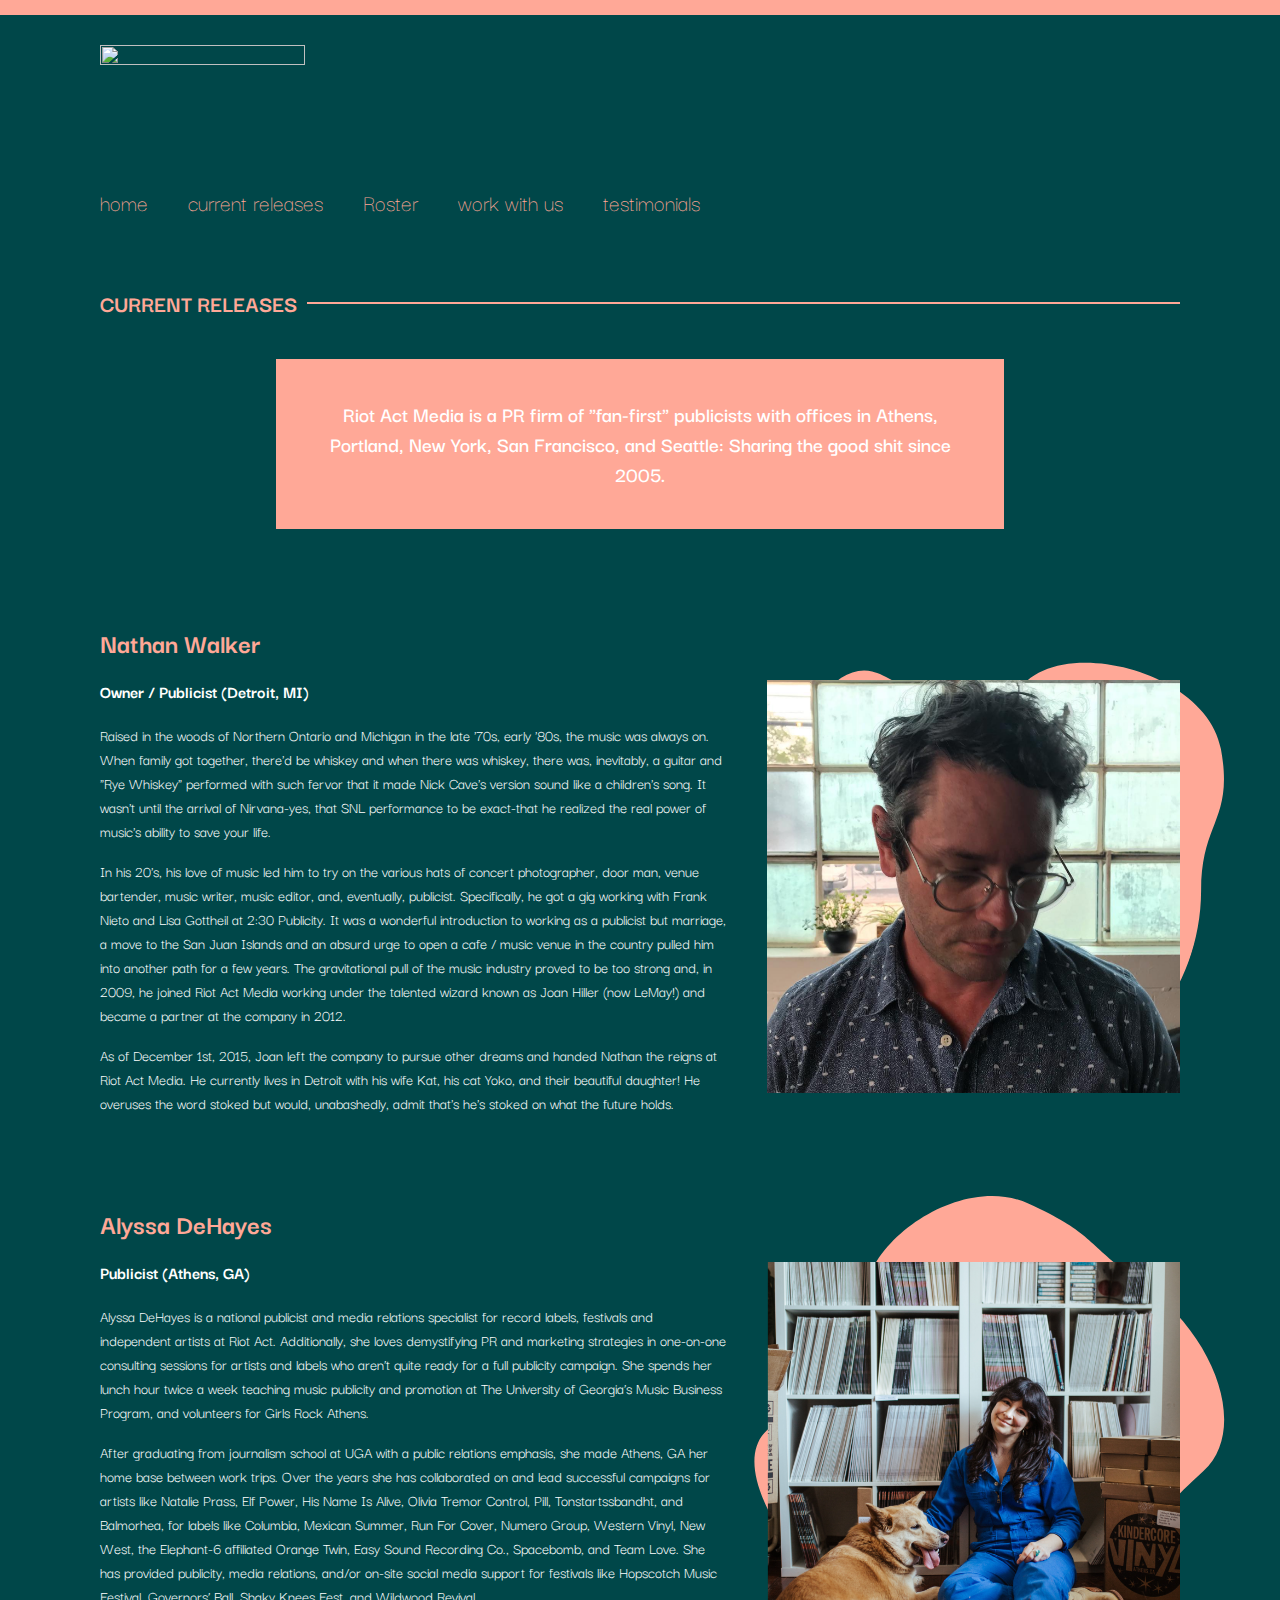
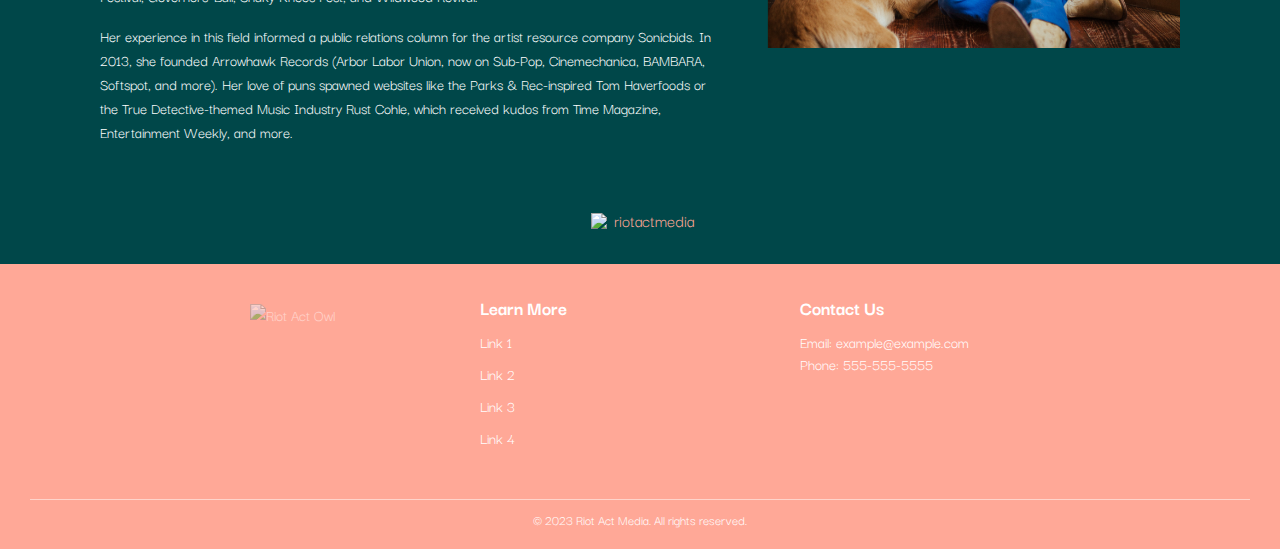
==== about.html @ a9d00bae "More pages" ====
<!DOCTYPE html>
<html>

<head>
    <title>My Website</title>
    <link rel="stylesheet" type="text/css" href="style.css">
    <link rel="preconnect" href="https://fonts.googleapis.com">
    <link rel="preconnect" href="https://fonts.gstatic.com" crossorigin>
    <link href="https://fonts.googleapis.com/css2?family=Darker+Grotesque:wght@300;400;500;600;700&display=swap" rel="stylesheet">
</head>

<body class="subpage">
    <header>
        <div class="top-bar"></div>
        <nav class="hidden-navigation collapsed" style="transform: translateY(-100%)">
            <a href="index.html">Home</a>
            <a href="current.html">Current Releases</a>
            <a href="roster.html">Roster</a>
            <a class="active" href="about.html">About Us</a>
            <a href="#">Work With Us</a>
            <a href="#">Testimonials</a>
            <div class="close-button"><img src="img/close.png" alt="Close menu"></div>
        </nav>
        <div class="hamburger-button"><img src="img/hamburder.png" alt="Hamburger Menu"></div>
        <!-- rest of header content -->
    </header>
    <div class="main-content">
        <div class="image-container">
            <a href="index.html"><img src="img/logo.png" width="410" height="221"></a>
        </div>
        <div class="navigation">
            <a href="index.html">home</a>
            <a href="current.html">current releases</a>
            <a href="roster.html">Roster</a>
            <a class="active" href="about.html">about us</a>
            <a href="#">work with us</a>
            <a href="#">testimonials</a>
        </div>
        <div class="subheader-container">
            <h2 class="subheader">Current Releases</h2>
            <hr class="subheader-line">
        </div>
        <div class="summary">
            Riot Act Media is a PR firm of "fan-first" publicists with offices in Athens, Portland, New York, San Francisco, and Seattle: Sharing the good shit since 2005.</div>
        <div class="about-section">
            <div class="image-container">
                <img src="img/staff/2.png" alt="Nathan Walker">
                <svg class="staff-bio-background" width="433" height="442" viewBox="0 0 433 442" fill="none" xmlns="http://www.w3.org/2000/svg">
                    <path d="M359.541 195.088C299.321 201.734 353.63 84.7642 350.071 50.9866C344.543 -4.473 225.352 -9.16842 139.589 11.9226C53.8266 33.0136 75.248 120.769 20.6709 163.085C-20.0569 194.662 8.4274 225.063 33.0419 272.668C50.8158 307.043 53.9393 308.387 59.9679 368.947C65.9964 429.506 159.317 458.735 243.696 431.487C309.555 410.218 320.504 441.112 384.311 406.572C461.913 364.564 439.438 186.271 359.541 195.088Z" fill="#FFA897" />
                </svg>
            </div>
            <div class="bio-text">
                <h2 class="person-name">Nathan Walker</h2>
                <h3 class="person-title">Owner / Publicist (Detroit, MI)</h3>
                <p class="person-bio">Raised in the woods of Northern Ontario and Michigan in the late '70s, early '80s, the music was always on. When family got together, there'd be whiskey and when there was whiskey, there was, inevitably, a guitar and "Rye Whiskey" performed with such fervor that it made Nick Cave's version sound like a children's song. It wasn't until the arrival of Nirvana-yes, that SNL performance to be exact-that he realized the real power of music's ability to save your life.</p>
                <p class="person-bio">In his 20's, his love of music led him to try on the various hats of concert photographer, door man, venue bartender, music writer, music editor, and, eventually, publicist. Specifically, he got a gig working with Frank Nieto and Lisa Gottheil at 2:30 Publicity. It was a wonderful introduction to working as a publicist but marriage, a move to the San Juan Islands and an absurd urge to open a cafe / music venue in the country pulled him into another path for a few years. The gravitational pull of the music industry proved to be too strong and, in 2009, he joined Riot Act Media working under the talented wizard known as Joan Hiller (now LeMay!) and became a partner at the company in 2012.</p>
                <p class="person-bio">As of December 1st, 2015, Joan left the company to pursue other dreams and handed Nathan the reigns at Riot Act Media. He currently lives in Detroit with his wife Kat, his cat Yoko, and their beautiful daughter! He overuses the word stoked but would, unabashedly, admit that's he's stoked on what the future holds.</p>
            </div>
        </div>
        <div class="about-section">
            <div class="image-container">
                <img src="img/staff/3.png" alt="Alyssa DeHayes">
                <svg class="staff-bio-background" width="433" height="442" viewBox="0 0 452 434" fill="none" xmlns="http://www.w3.org/2000/svg">
                    <path d="M283.682 80.3991C254.612 133.555 189.89 22.0087 160.172 5.56464C111.558 -21.6935 39.3934 73.285 7.51974 155.651C-24.354 238.017 59.8341 270.762 63.2274 339.739C65.7596 391.212 106.997 385.295 160.115 392.411C198.47 397.549 201.362 395.76 254.442 425.531C307.523 455.301 384.962 395.584 410.997 310.823C431.318 244.665 442.909 253.4 451.177 181.318C461.233 93.6494 322.251 9.87423 283.682 80.3991Z" fill="#FFA897" />
                </svg>
            </div>
            <div class="bio-text">
                <h2 class="person-name">Alyssa DeHayes</h2>
                <h3 class="person-title">Publicist (Athens, GA)</h3>
                <p class="person-bio">Alyssa DeHayes is a national publicist and media relations specialist for record labels, festivals and independent artists at Riot Act. Additionally, she loves demystifying PR and marketing strategies in one-on-one consulting sessions for artists and labels who aren’t quite ready for a full publicity campaign. She spends her lunch hour twice a week teaching music publicity and promotion at The University of Georgia’s Music Business Program, and volunteers for Girls Rock Athens.</p>
                <p class="person-bio">After graduating from journalism school at UGA with a public relations emphasis, she made Athens, GA her home base between work trips. Over the years she has collaborated on and lead successful campaigns for artists like Natalie Prass, Elf Power, His Name Is Alive, Olivia Tremor Control, Pill, Tonstartssbandht, and Balmorhea, for labels like Columbia, Mexican Summer, Run For Cover, Numero Group, Western Vinyl, New West, the Elephant-6 affiliated Orange Twin, Easy Sound Recording Co., Spacebomb, and Team Love. She has provided publicity, media relations, and/or on-site social media support for festivals like Hopscotch Music Festival, Governors’ Ball, Shaky Knees Fest, and Wildwood Revival.</p>
                <p class="person-bio">Her experience in this field informed a public relations column for the artist resource company Sonicbids. In 2013, she founded Arrowhawk Records (Arbor Labor Union, now on Sub-Pop, Cinemechanica, BAMBARA, Softspot, and more). Her love of puns spawned websites like the Parks & Rec-inspired Tom Haverfoods or the True Detective-themed Music Industry Rust Cohle, which received kudos from Time Magazine, Entertainment Weekly, and more.</p>
            </div>
        </div>
        <div class="instagram-link">
            <a href="#">
                <img src="img/instagram-icon.png" alt="Instagram Icon" height="20" width="20">
                <span>riotactmedia</span>
            </a>
        </div>
    </div>
    <footer>
        <div class="footer-main">
            <div class="footer-column">
                <img src="img/owlwhite.png" alt="Riot Act Owl" class="owl">
            </div>
            <div class="footer-column">
                <h3>Learn More</h3>
                <ul>
                    <li><a href="#">Link 1</a></li>
                    <li><a href="#">Link 2</a></li>
                    <li><a href="#">Link 3</a></li>
                    <li><a href="#">Link 4</a></li>
                </ul>
            </div>
            <div class="footer-column">
                <h3>Contact Us</h3>
                <p>Email: example@example.com</p>
                <p>Phone: 555-555-5555</p>
            </div>
        </div>
        <div class="footer-bottom">
            <hr>
            <p>&copy; 2023 Riot Act Media. All rights reserved.</p>
        </div>
    </footer>
    <script>
    const hamburgerButton = document.querySelector('.hamburger-button');
    const closeButton = document.querySelector('.close-button');
    const hiddenNavigation = document.querySelector('.hidden-navigation');

    hamburgerButton.addEventListener('click', toggleMenu);
    closeButton.addEventListener('click', toggleMenu);

    function toggleMenu() {
        console.log("TEST");
        if (hiddenNavigation.classList.contains('collapsed')) {
            // hiddenNavigation.style.display = 'block';
            hiddenNavigation.classList.remove('collapsed')
        } else {
            hiddenNavigation.classList.add('collapsed')
        }
    }
    </script>
</body>

</html>
---- style.css ----
body {
    background-color: #004749;
    margin: 0;
    padding: 0;
    font-family: 'Darker Grotesque', sans-serif;
}

.top-bar {
    background-color: #FFA897;
    height: 15px;
}

.hamburger-button {
    display: none;
}

.hidden-navigation {
    display: none;
}

.main-content {
    max-width: 1100px;
    width: 100%;
    margin: 0 auto;
    padding: 30px 10px;
    box-sizing: border-box;
}

@media screen and (max-device-width: 1100px) {
    .main-content {
        width: 96%;
    }
}

.image-container {
    float: left;
}

.home .image-container {
  width: 410px;
}

.image-container img {
  width: 100%;
  height: auto;
}

.subpage .image-container {
  width: 205px;
}

.navigation {
    float: left;
    clear: both;
    background-color: transparent;
    padding: 30px 0;
    text-align: center;
}

.navigation .active {border-bottom: thin solid #FFA897;font-weight: 600;display: none;}

.navigation a {
    color: #FFA897;
    text-decoration: none;
    font-size: 24px;
    font-weight: 300;
    float: left;
    margin: 0 40px 20px 0;
}

.navigation a:last-child {
    margin-right: 0;
}

.subheader-container {
  display: flex;
  align-items: center;
  margin: 20px 0 0;
  clear: both;
}

.subheader {
  font-weight: bold;
  font-size: 24px;
  color: #FFA897;
  text-transform: uppercase;
  margin-right: 10px;
}

.subheader-line {
  flex-grow: 1;
  border: none;
  border-top: 2px solid #FFA897;
  margin: 0;
}

.image-grid {
    display: grid;
    grid-template-columns: repeat(4, 1fr);
    grid-template-rows: repeat(3, 1fr);
    clear: both;
}

.image-grid div {
  display: flex;
  flex-direction: column;
  align-items: center;
}

.image-title {
  margin-top: 0px !important;
  font-size: 16px;
  text-align: center;
  color: #ffa897;
  text-decoration: none;
}

.image-grid a {
    display: block;
    margin: 10px;
}

.image-grid img {
    width: 100%;
    height: 100%;
    object-fit: cover;
}

.about-section {
  display: flex;
  flex-direction: row-reverse;
  justify-content: space-between;
  margin-bottom: 50px;
}

.summary {
  position: relative;
  background: #ffa897;
  color: white;
  font-size: 22px;
  padding: 40px;
  width: 60%;
  margin: 20px auto 70px;
  text-align: center;
  font-weight: 600;
}

.person-name {
  color: #FFA897;
  font-size: 28px;
  margin-bottom: 10px;
}

.person-title {
  color: #FFFFFF;
  font-size: 18px;
  margin-bottom: 20px;
}

.person-bio {
  color: #FFFFFF;
  line-height: 1.5;
  font-size: 16px;
}

.about-section .image-container {
  flex: 0 0 38.2%;
  margin-left: 20px;
  position:relative;
  padding-top: 61px;
  float: left;
}

.about-section .image-container img {
  left:0;
  right: 0;
  height: auto;
  position:absolute;
  z-index: 1;
  margin-top: 20px;
}

.image-container svg {
  position: absolute;
  z-index: 0;
  transform: rotate(288deg);
  margin-top: -30px;
  margin-left: -22px;
  width: 120%;
}

.bio-text {
  flex: 1;
  margin-right: 20px;
}



@media screen and (max-width: 650px), screen and (max-device-width: 650px) {

    .hamburger-button {
        display: block;
        position: absolute;
        top: 24px;
        right: 20px;
        cursor: pointer;
    }

    .hamburger-button img {
        width: 34px;
        height: 32px;
    }

    .image-grid {
        grid-template-columns: repeat(2, 1fr);
    }

    .hidden-navigation {
        position: fixed;
        display: block;
        top: 0;
        left: 0;
        width: 100%;
        background-color: #FFA897;
        padding: 50px 0;
        text-align: center;
        transform: translateY(-100%);
        animation-name: slide-down;
        animation-duration: 0.5s;
        animation-fill-mode: both;
        z-index: 999;
    }

    .hidden-navigation.collapsed {
        transform: translateY(0%);
        animation-name: slide-up;
        animation-duration: 0.5s;
        animation-fill-mode: both;
    }

    .hidden-navigation a {
        display: block;
        color: #004749;
        font-size: 24px;
        padding: 20px;
        text-decoration: none;
    }

    .close-button {
        position: absolute;
        display: block;
        width: 34px;
        height: 34px;
        position: absolute;
        top: 20px;
        right: 20px;
        cursor: pointer;
    }

    .close-button img {
        position: absolute;
        top: 0;
        bottom: 0;
        left: 0;
        right: 0;
        width: 100%;
    }

    @keyframes slide-down {
        0% {
            transform: translateY(-100%);
        }

        100% {
            transform: translateY(0);
        }
    }

    @keyframes slide-up {
        0% {
            transform: translateY(0);
        }

        100% {
            transform: translateY(-100%);
        }
    }

    .image-container {
        float: none;
        text-align: center;
        margin: 0 auto;
        width: 96% !important;
        margin-top: 30px;
    }

    .main-image-container img {
        width: 96%;
        height: auto;
    }

    .image-grid {
        margin-top: 30px;
    }

    .navigation {
        display: none;
    }

    .about-section {
      display: block;
    }

    .bio-text {
      display:block;
    }
    .about-section .image-container img {
      position:relative;
      width: 80%;
    }
    .image-container svg {
      display: none;
    }
    .about-section .image-container {
      margin: 0 0 50px;
      padding: 0;
    }
}

.instagram-link {
    display: flex;
    align-items: center;
    justify-content: center;
    margin-top: 30px;
}

.instagram-link a {
    display: flex;
    align-items: center;
    color: #FFA897;
    font-size: 18px;
    text-decoration: none;
    margin-left: 5px;
}

.instagram-link img {
    height: 18px;
    width: 18px;
    margin-right: 5px;
}

.instagram-link span {
    display: inline-flex;
    align-items: center;
    height: 28px;
    margin-top: -4px;
}

footer {
    background-color: #FFA897;
}

footer .footer-main {
    max-width: 800px;
    margin: 0 auto;
    display: flex;
    padding: 30px 10px;
    justify-content: space-between;
}

.footer-column .owl {
    width: 150px;
    margin: 10px 0 0 10px;
    opacity: .5;
}

.footer-column {
    flex-basis: 30%;
    color: white;
}

.footer-column:first-child {
    flex-basis: 20%;
}

.footer-column h3 {
    color: #FFFFFF;
    font-size: 20px;
    margin: 0 0 10px;
}

.footer-column ul {
    list-style: none;
    margin: 0;
    padding: 0;
}

.footer-column li {
    margin-bottom: 10px;
}

.footer-column a {
    color: #FFFFFF;
    text-decoration: none;
}

.footer-column p {
    margin: 0;
}

.footer-bottom {
    background-color: #FFA897;
    text-align: center;
    padding: 10px 0;
}

.footer-bottom hr {
    border: none;
    height: 1px;
    background-color: #FFFFFF;
    margin: 0 30px;
    opacity: 0.5;
}

.footer-bottom p {
    color: #FFFFFF;
    font-size: 14px;
    margin: 10px 0;
}
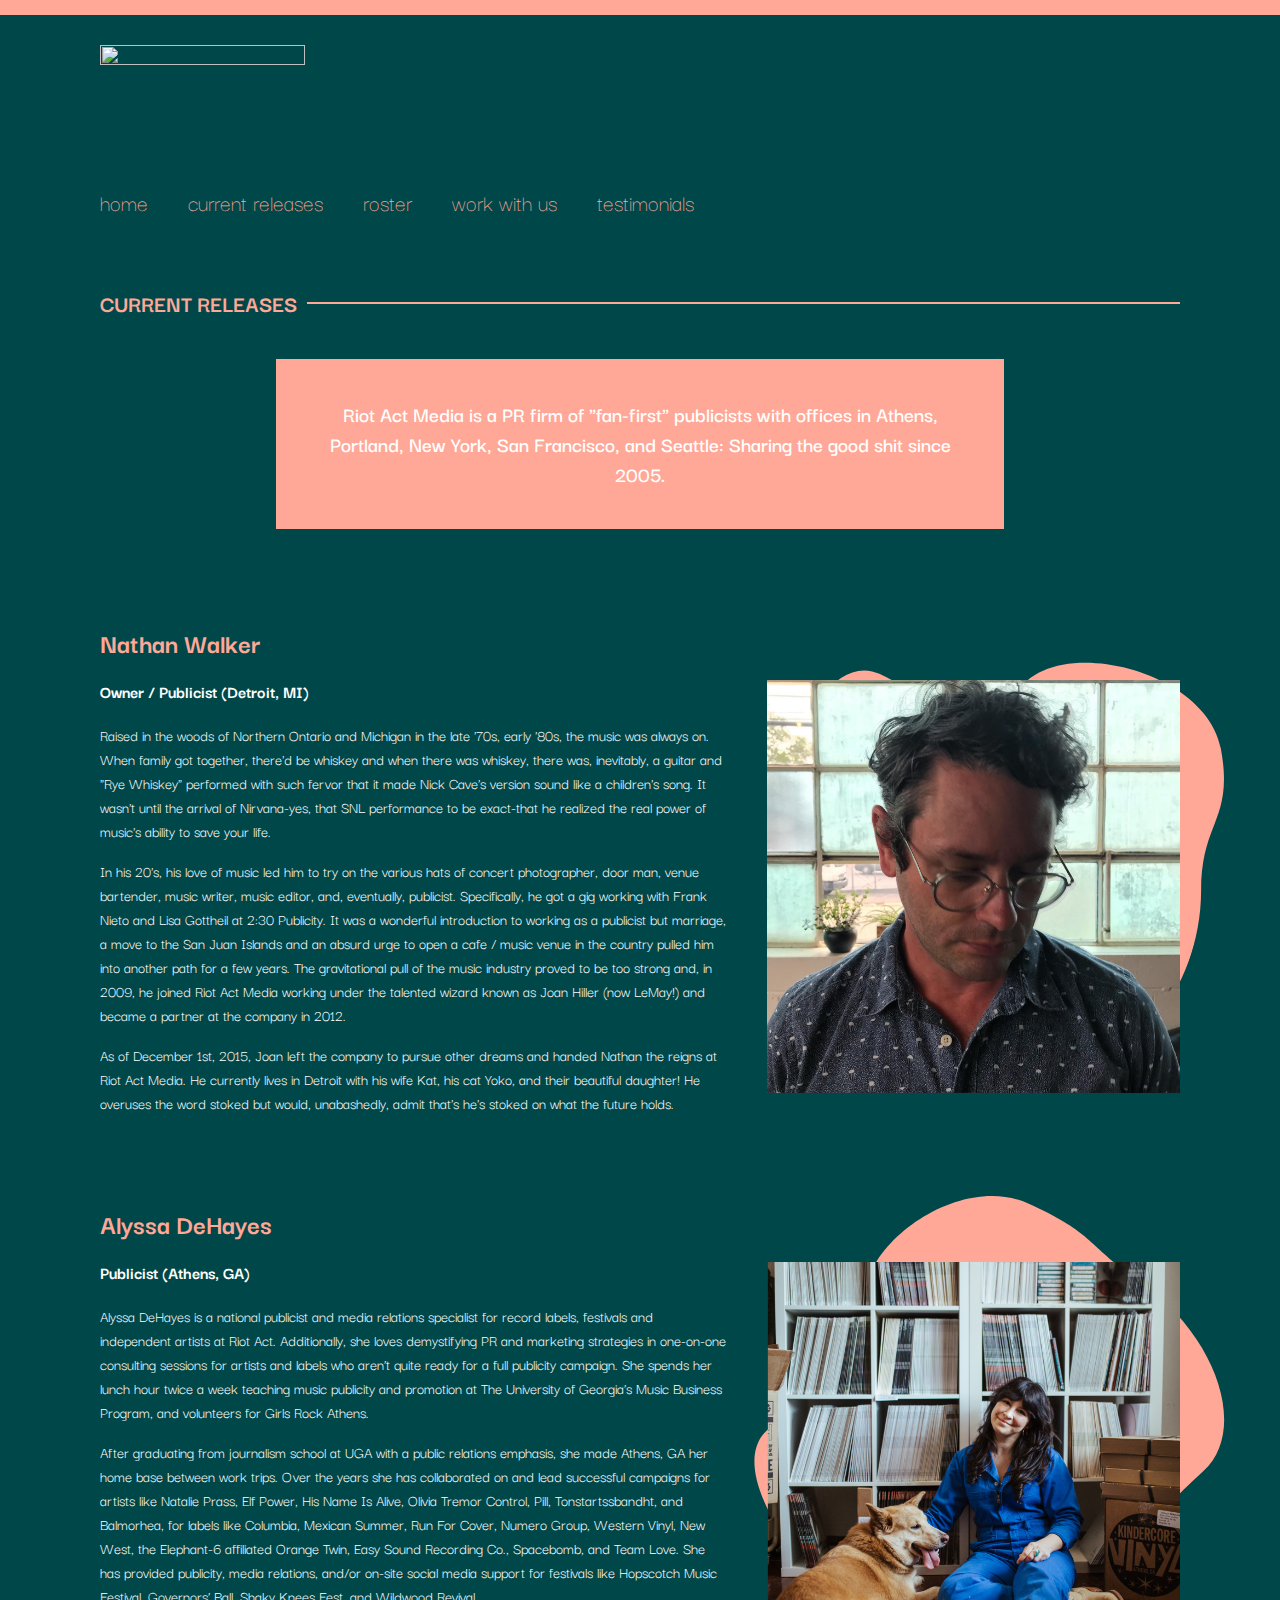
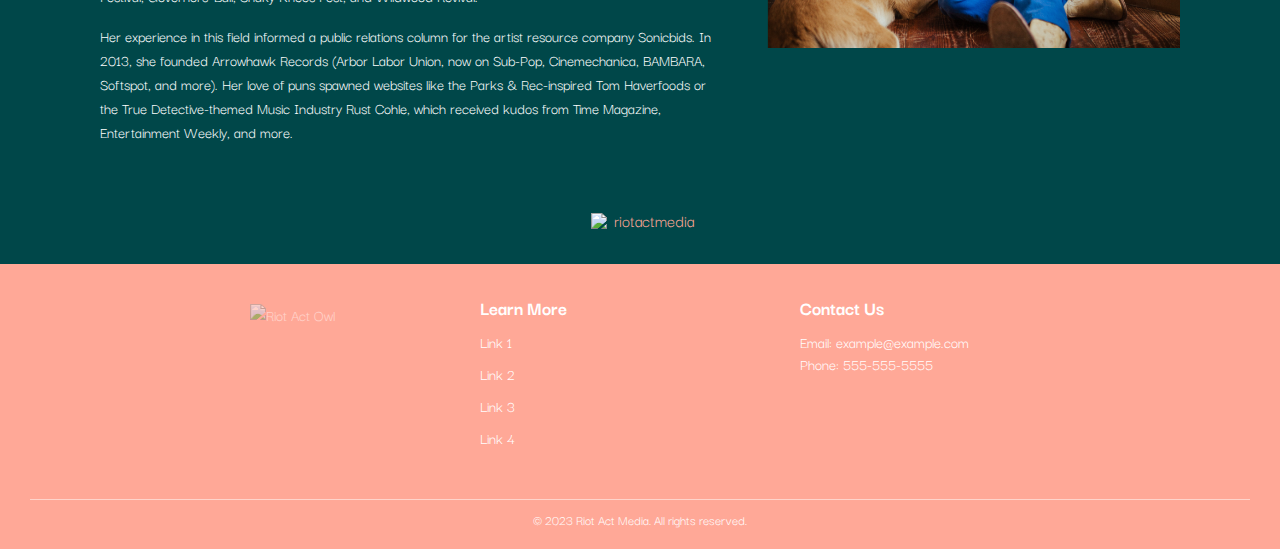
==== commit bfe944de: "More pages" ====
--- a/about.html
+++ b/about.html
@@ -31,7 +31,7 @@
         <div class="navigation">
             <a href="index.html">home</a>
             <a href="current.html">current releases</a>
-            <a href="roster.html">Roster</a>
+            <a href="roster.html">roster</a>
             <a class="active" href="about.html">about us</a>
             <a href="#">work with us</a>
             <a href="#">testimonials</a>
--- a/style.css
+++ b/style.css
@@ -113,6 +113,10 @@
   text-align: center;
   color: #ffa897;
   text-decoration: none;
+}
+
+.home .image-grid a {
+  margin: 0;
 }
 
 .image-grid a {
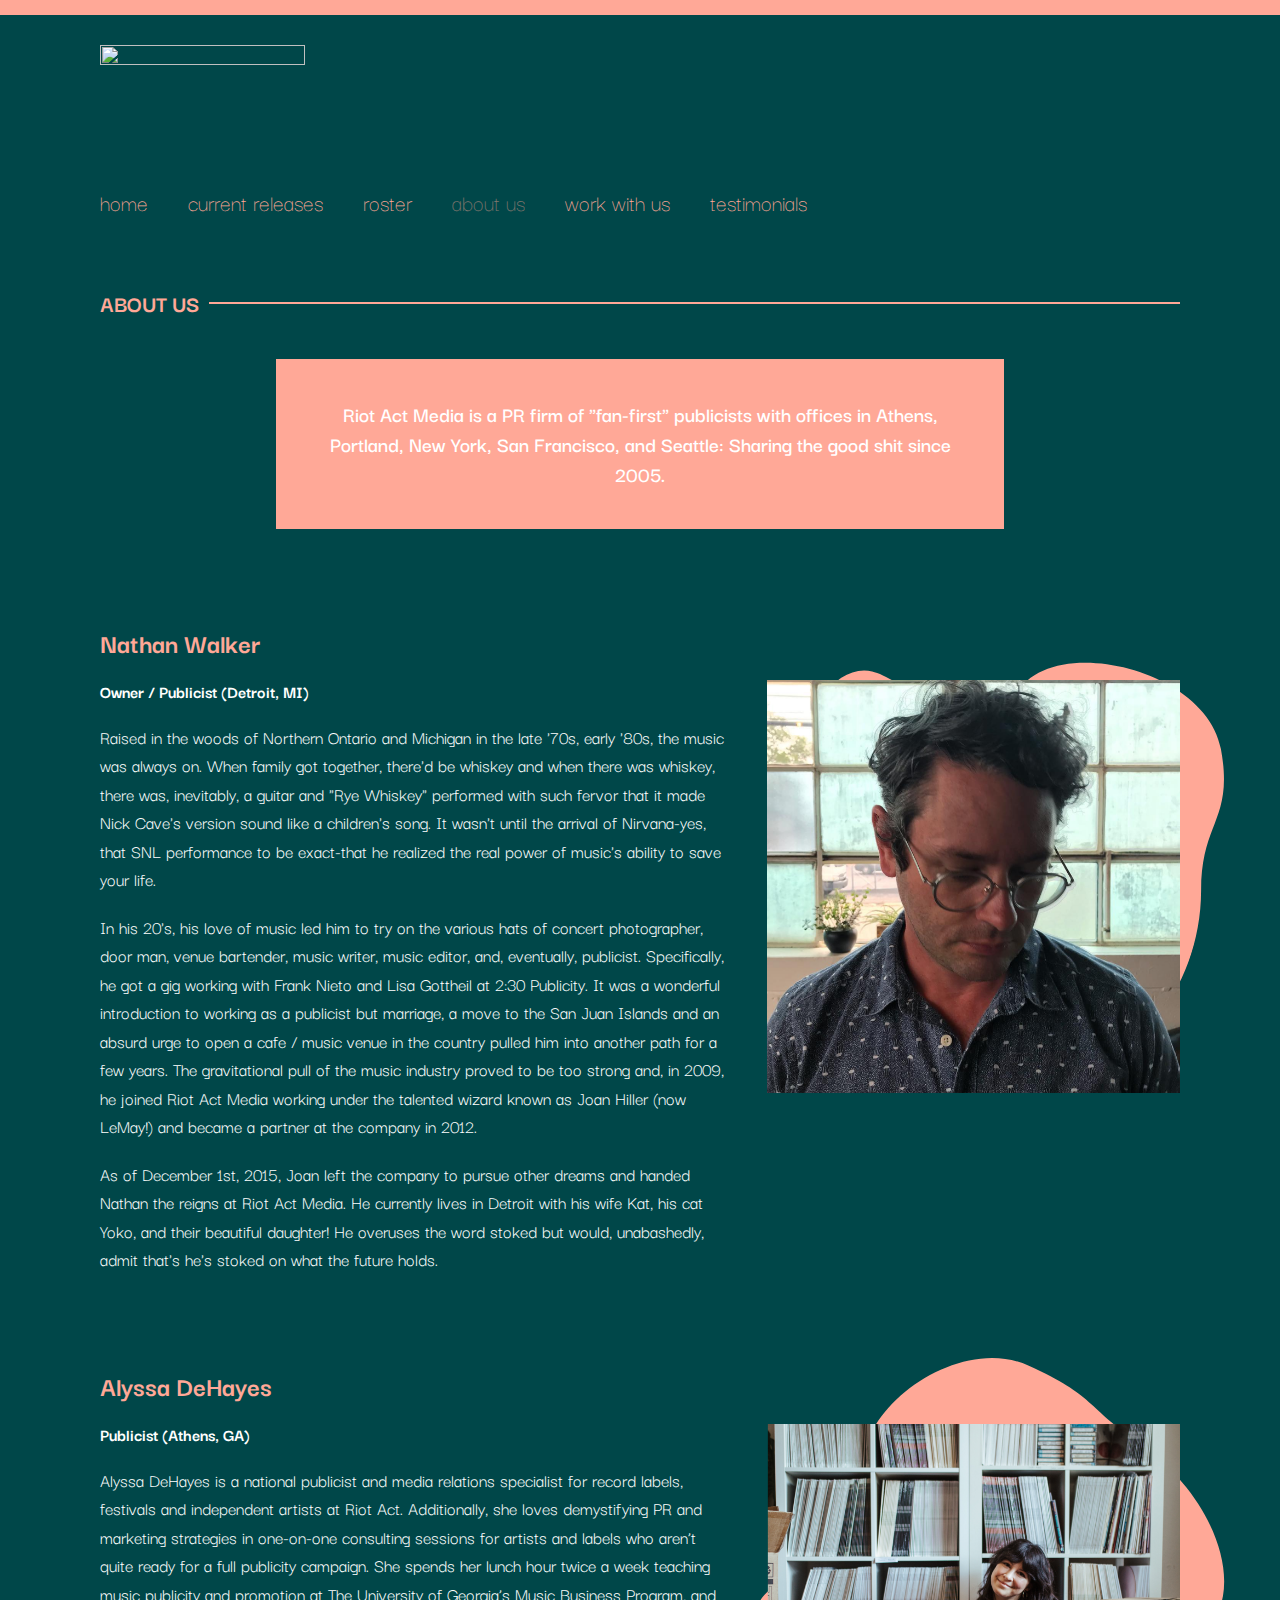
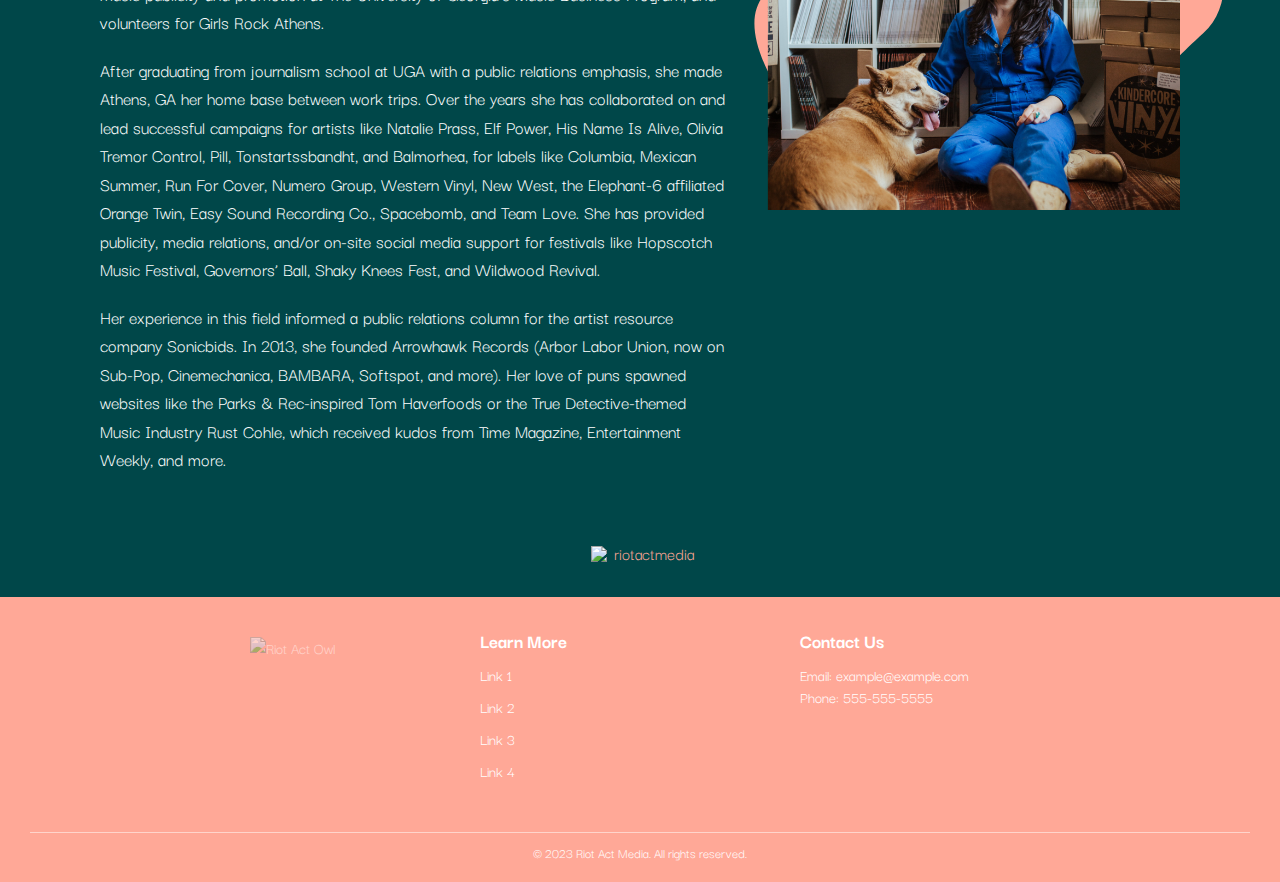
==== commit 6100760a: "More pages" ====
--- a/about.html
+++ b/about.html
@@ -37,7 +37,7 @@
             <a href="#">testimonials</a>
         </div>
         <div class="subheader-container">
-            <h2 class="subheader">Current Releases</h2>
+            <h2 class="subheader">about us</h2>
             <hr class="subheader-line">
         </div>
         <div class="summary">
--- a/style.css
+++ b/style.css
@@ -57,7 +57,7 @@
     text-align: center;
 }
 
-.navigation .active {border-bottom: thin solid #FFA897;font-weight: 600;display: none;}
+.navigation .active {opacity: 0.5;}
 
 .navigation a {
     color: #FFA897;
@@ -121,7 +121,7 @@
 
 .image-grid a {
     display: block;
-    margin: 10px;
+    margin: 5px;
 }
 
 .image-grid img {
@@ -164,7 +164,7 @@
 .person-bio {
   color: #FFFFFF;
   line-height: 1.5;
-  font-size: 16px;
+  font-size: 19px;
 }
 
 .about-section .image-container {
@@ -173,6 +173,11 @@
   position:relative;
   padding-top: 61px;
   float: left;
+}
+
+.artist .about-section .image-container img {
+  position: relative;
+  width: 100%;
 }
 
 .about-section .image-container img {
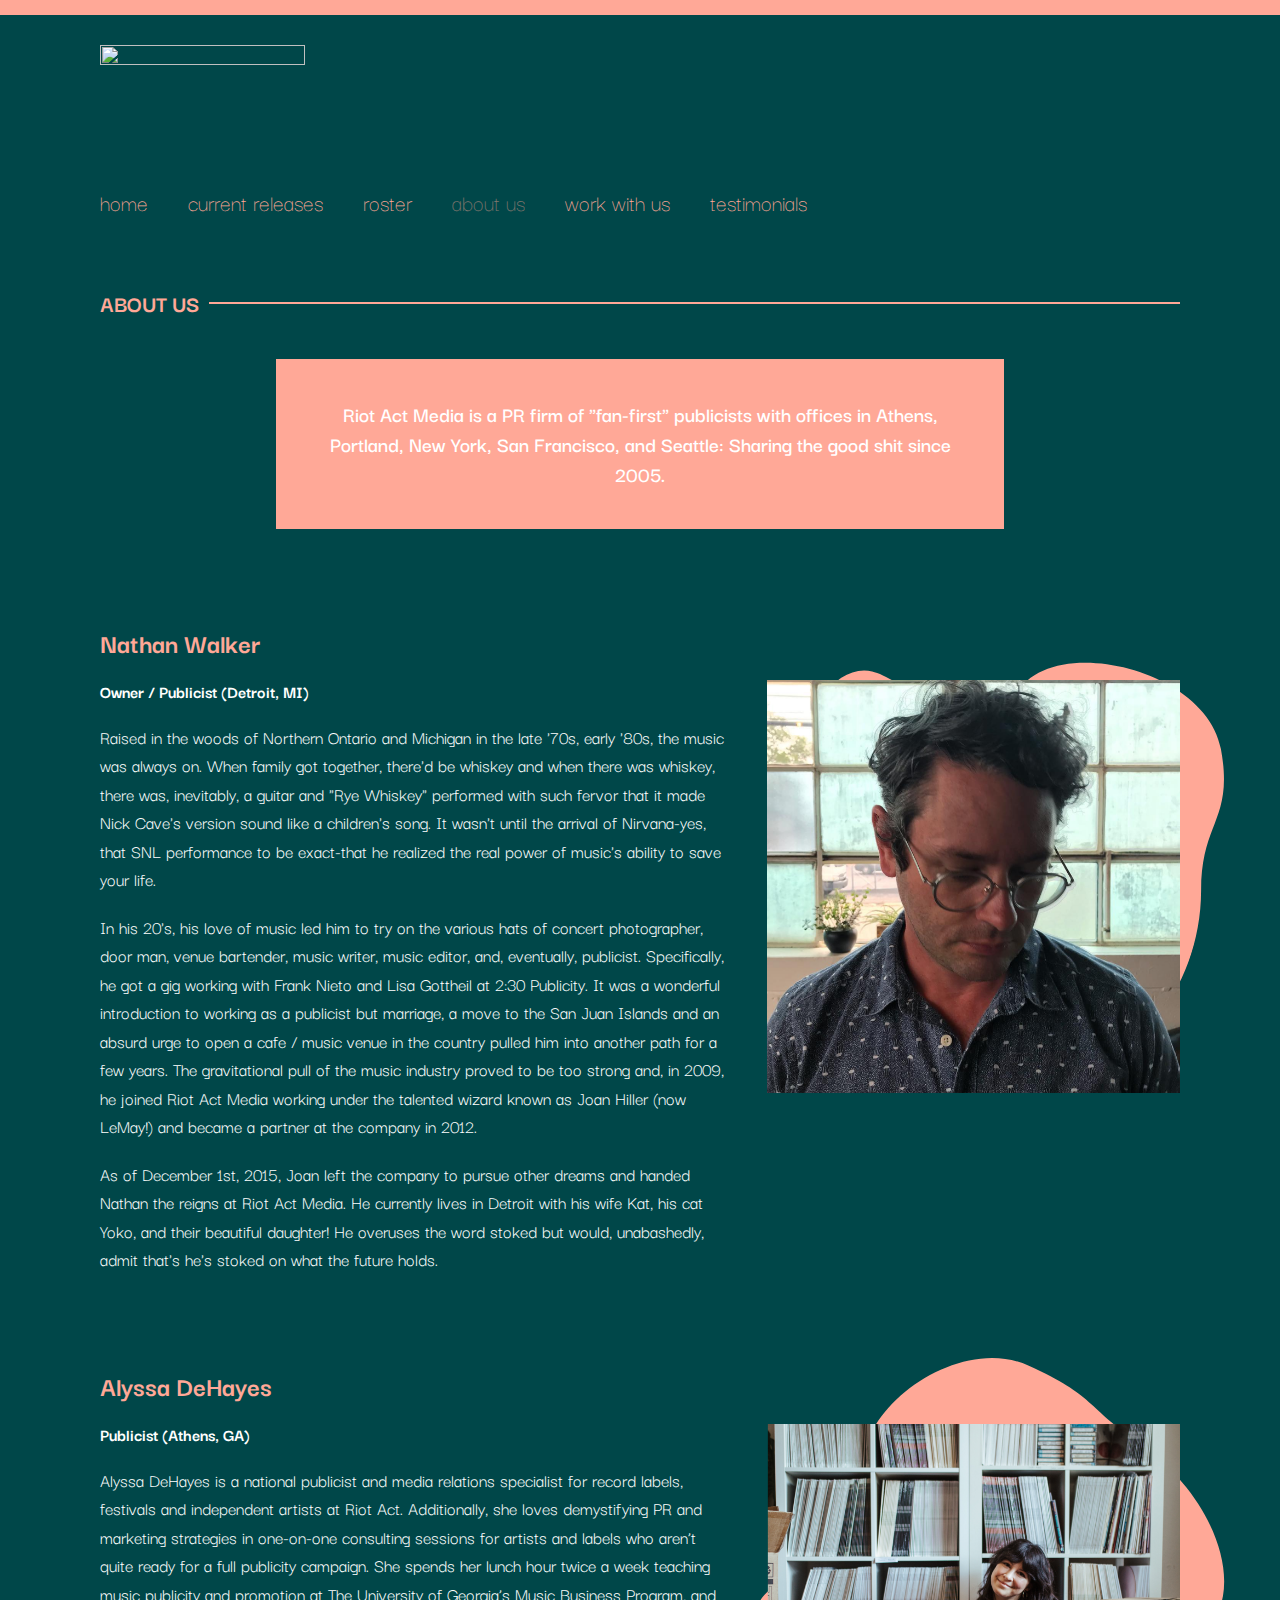
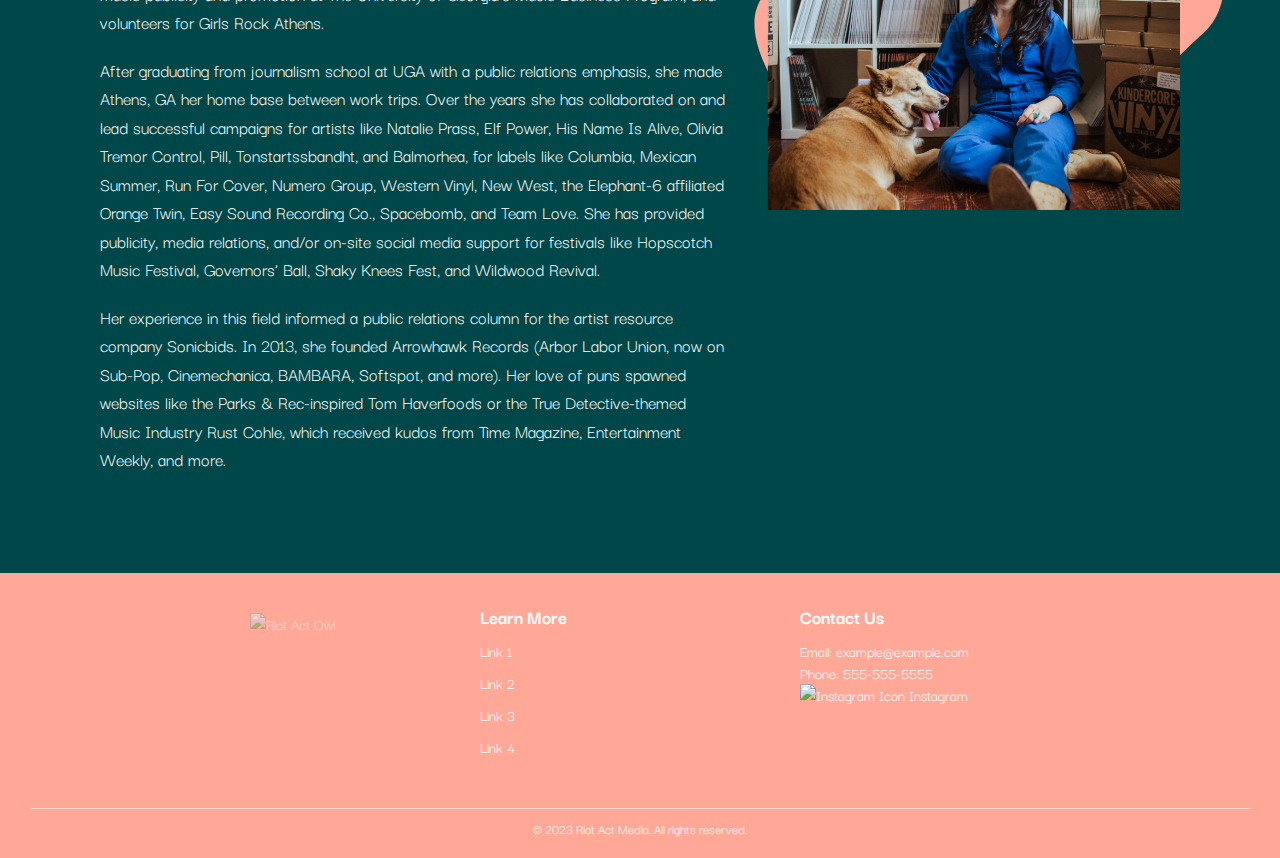
==== commit 37a27bdd: "Changes" ====
--- a/about.html
+++ b/about.html
@@ -25,7 +25,7 @@
         <!-- rest of header content -->
     </header>
     <div class="main-content">
-        <div class="image-container">
+        <div class="image-container logo">
             <a href="index.html"><img src="img/logo.png" width="410" height="221"></a>
         </div>
         <div class="navigation">
@@ -72,12 +72,7 @@
                 <p class="person-bio">Her experience in this field informed a public relations column for the artist resource company Sonicbids. In 2013, she founded Arrowhawk Records (Arbor Labor Union, now on Sub-Pop, Cinemechanica, BAMBARA, Softspot, and more). Her love of puns spawned websites like the Parks & Rec-inspired Tom Haverfoods or the True Detective-themed Music Industry Rust Cohle, which received kudos from Time Magazine, Entertainment Weekly, and more.</p>
             </div>
         </div>
-        <div class="instagram-link">
-            <a href="#">
-                <img src="img/instagram-icon.png" alt="Instagram Icon" height="20" width="20">
-                <span>riotactmedia</span>
-            </a>
-        </div>
+
     </div>
     <footer>
         <div class="footer-main">
@@ -97,6 +92,7 @@
                 <h3>Contact Us</h3>
                 <p>Email: example@example.com</p>
                 <p>Phone: 555-555-5555</p>
+                <p class="ig-footer"><a href="https://www.instagram.com/riotactmedia/"><img src="img/ig-white.png" alt="Instagram Icon" height="20" width="20" /> <span>Instagram</span></a></p>
             </div>
         </div>
         <div class="footer-bottom">
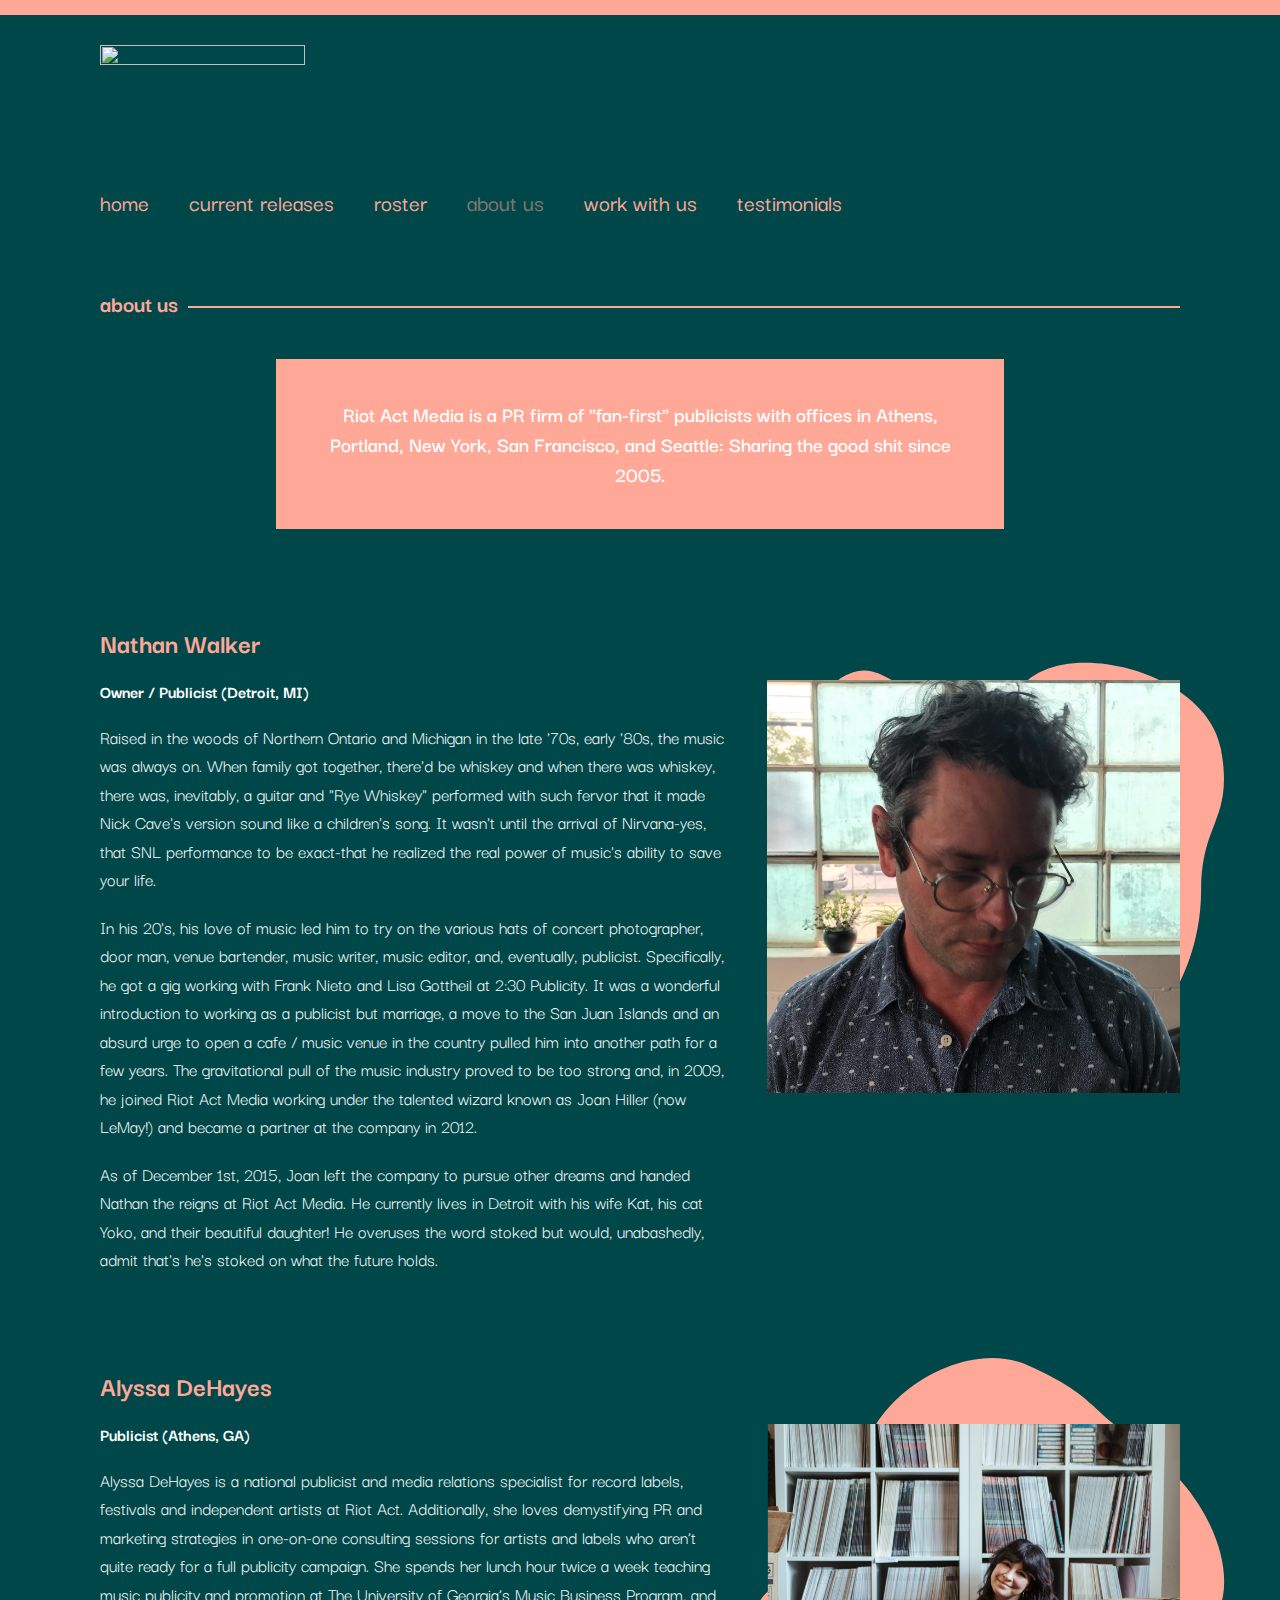
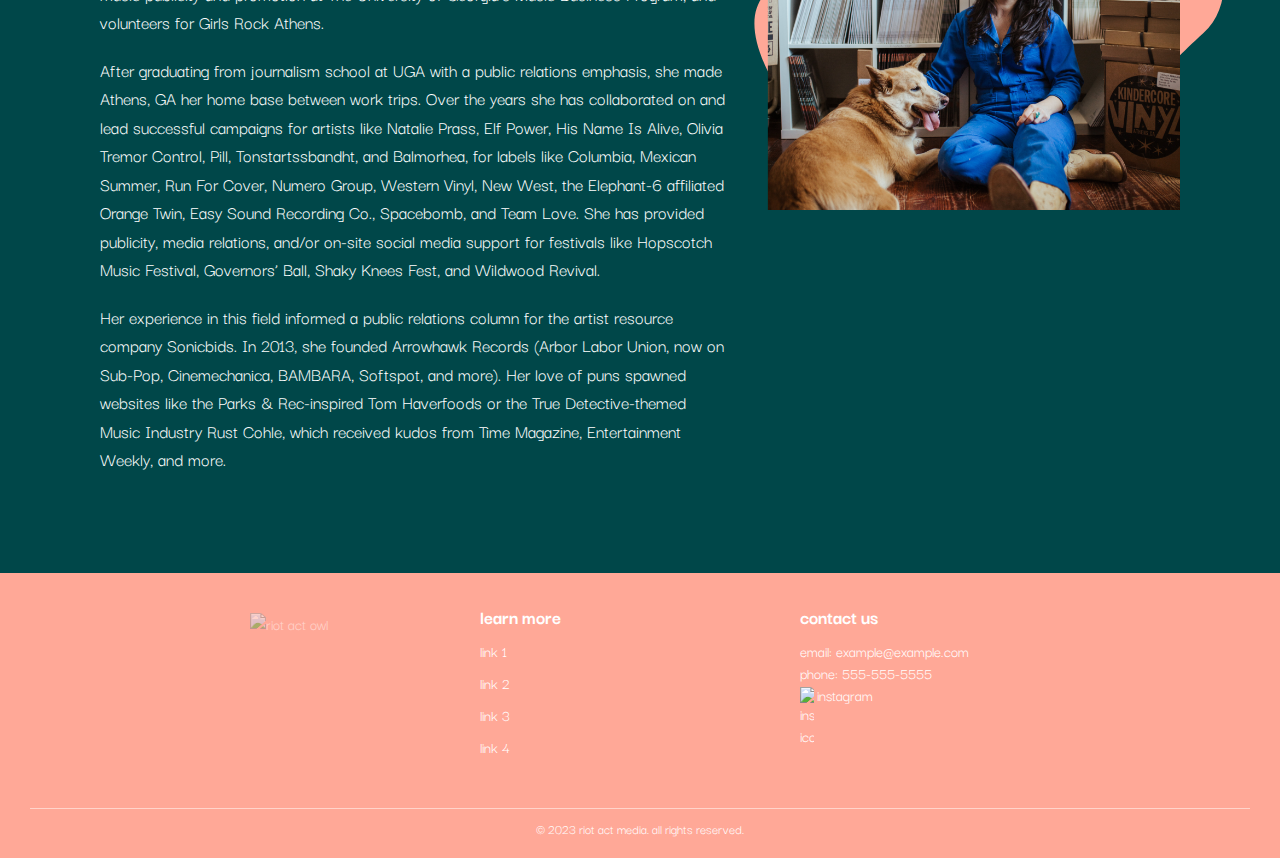
==== commit bcd8b6e9: "Added missing pages" ====
--- a/about.html
+++ b/about.html
@@ -17,8 +17,8 @@
             <a href="current.html">Current Releases</a>
             <a href="roster.html">Roster</a>
             <a class="active" href="about.html">About Us</a>
-            <a href="#">Work With Us</a>
-            <a href="#">Testimonials</a>
+            <a href="workwithus.html">work with us</a>
+            <a href="testimonials.html">testimonials</a>
             <div class="close-button"><img src="img/close.png" alt="Close menu"></div>
         </nav>
         <div class="hamburger-button"><img src="img/hamburder.png" alt="Hamburger Menu"></div>
@@ -33,8 +33,8 @@
             <a href="current.html">current releases</a>
             <a href="roster.html">roster</a>
             <a class="active" href="about.html">about us</a>
-            <a href="#">work with us</a>
-            <a href="#">testimonials</a>
+            <a href="workwithus.html">work with us</a>
+            <a href="testimonials.html">testimonials</a>
         </div>
         <div class="subheader-container">
             <h2 class="subheader">about us</h2>
--- a/style.css
+++ b/style.css
@@ -37,16 +37,29 @@
 }
 
 .home .image-container {
-  width: 410px;
+    width: 410px;
 }
 
 .image-container img {
-  width: 100%;
-  height: auto;
-}
-
-.subpage .image-container {
+    width: 100%;
+    height: auto;
+}
+
+.artist-container h3 {
+    color: #FFA897;
+    font-size: 2rem;
+    margin: 5px auto;
+    text-align: center;
+    font-weight: 500;
+}
+
+.subpage .image-container.logo img {
   width: 205px;
+}
+
+.subpage.current .image-container, .subpage.roster .image-container {
+  flex-grow: 1;
+  width: auto;
 }
 
 .navigation {
@@ -57,13 +70,15 @@
     text-align: center;
 }
 
-.navigation .active {opacity: 0.5;}
+.navigation .active {
+    opacity: 0.5;
+}
 
 .navigation a {
     color: #FFA897;
     text-decoration: none;
-    font-size: 24px;
-    font-weight: 300;
+    font-size: 1.5rem;
+    font-weight: 500;
     float: left;
     margin: 0 40px 20px 0;
 }
@@ -73,25 +88,25 @@
 }
 
 .subheader-container {
-  display: flex;
-  align-items: center;
-  margin: 20px 0 0;
-  clear: both;
+    display: flex;
+    align-items: center;
+    margin: 20px 0 0;
+    clear: both;
 }
 
 .subheader {
-  font-weight: bold;
-  font-size: 24px;
-  color: #FFA897;
-  text-transform: uppercase;
-  margin-right: 10px;
+    font-weight: bold;
+    font-size: 1.5rem;
+    color: #FFA897;
+    text-transform: lowercase;
+    margin-right: 10px;
 }
 
 .subheader-line {
-  flex-grow: 1;
-  border: none;
-  border-top: 2px solid #FFA897;
-  margin: 0;
+    flex-grow: 1;
+    border: none;
+    border-top: 2px solid #FFA897;
+    margin: 10px 0 2px 0;
 }
 
 .image-grid {
@@ -101,22 +116,30 @@
     clear: both;
 }
 
-.image-grid div {
-  display: flex;
-  flex-direction: column;
-  align-items: center;
-}
-
-.image-title {
-  margin-top: 0px !important;
-  font-size: 16px;
-  text-align: center;
-  color: #ffa897;
-  text-decoration: none;
+.image-grid .image-container {
+    display: flex;
+    flex-direction: column;
+    align-items: center;
+}
+
+.image-title, .artist-name {
+    margin-top: 0px !important;
+    font-size: 1rem;
+    text-align: center;
+    color: #ffa897;
+    text-decoration: none;
+}
+
+.artist-name span {
+    display: block;
+    font-size: 1.25rem;
+    font-weight: 500;
+    margin: -10px 0 0 0;
 }
 
 .home .image-grid a {
-  margin: 0;
+    margin: 5px;
+    background: transparent;
 }
 
 .image-grid a {
@@ -131,78 +154,132 @@
 }
 
 .about-section {
-  display: flex;
-  flex-direction: row-reverse;
-  justify-content: space-between;
-  margin-bottom: 50px;
+    display: flex;
+    flex-direction: row-reverse;
+    justify-content: space-between;
+    margin-bottom: 50px;
 }
 
 .summary {
-  position: relative;
-  background: #ffa897;
-  color: white;
-  font-size: 22px;
-  padding: 40px;
-  width: 60%;
-  margin: 20px auto 70px;
-  text-align: center;
-  font-weight: 600;
+    position: relative;
+    background: #ffa897;
+    color: white;
+    font-size: 1.375rem;
+    padding: 40px;
+    width: 60%;
+    margin: 20px auto 70px;
+    text-align: center;
+    font-weight: 600;
 }
 
 .person-name {
-  color: #FFA897;
-  font-size: 28px;
-  margin-bottom: 10px;
+    color: #FFA897;
+    font-size: 1.75rem;
+    margin-bottom: 10px;
 }
 
 .person-title {
-  color: #FFFFFF;
-  font-size: 18px;
-  margin-bottom: 20px;
+    color: #FFFFFF;
+    font-size: 1.125rem;
+    margin-bottom: 20px;
 }
 
 .person-bio {
-  color: #FFFFFF;
-  line-height: 1.5;
-  font-size: 19px;
+    color: #FFFFFF;
+    line-height: 1.5;
+    font-size: 1.1875rem;
 }
 
 .about-section .image-container {
-  flex: 0 0 38.2%;
-  margin-left: 20px;
-  position:relative;
-  padding-top: 61px;
-  float: left;
+    flex: 0 0 38.2%;
+    margin-left: 20px;
+    position: relative;
+    padding-top: 61px;
+    float: left;
 }
 
 .artist .about-section .image-container img {
-  position: relative;
-  width: 100%;
+    position: relative;
+    width: 100%;
 }
 
 .about-section .image-container img {
-  left:0;
-  right: 0;
-  height: auto;
-  position:absolute;
-  z-index: 1;
-  margin-top: 20px;
+    left: 0;
+    right: 0;
+    height: auto;
+    position: absolute;
+    z-index: 1;
+    margin-top: 20px;
 }
 
 .image-container svg {
-  position: absolute;
-  z-index: 0;
-  transform: rotate(288deg);
-  margin-top: -30px;
-  margin-left: -22px;
-  width: 120%;
+    position: absolute;
+    z-index: 0;
+    transform: rotate(288deg);
+    margin-top: -30px;
+    margin-left: -22px;
+    width: 120%;
 }
 
 .bio-text {
-  flex: 1;
-  margin-right: 20px;
-}
-
+    flex: 1;
+    margin-right: 20px;
+}
+
+/* Add this to your existing style.css file */
+.releases-list {
+    width: 100%;
+    padding: 2rem 0 0;
+    color: #fff;
+}
+
+.releases-list table {
+    width: 100%;
+    border-collapse: collapse;
+}
+
+.releases-list th,
+.releases-list td {
+    padding: 0.5rem 1rem;
+    text-align: left;
+    vertical-align: top;
+}
+
+.releases-list a {
+    color: #fff;
+    text-decoration: none;
+    display: flex;
+    align-items: top;
+}
+
+.releases-list a:hover {
+    text-decoration: underline;
+}
+
+.album-art {
+    max-width: 101px;
+    max-height: 150px;
+    margin-right: 1rem;
+}
+
+.releases-list tr {
+    padding: 0 0 10px 0;
+}
+
+.releases-list th {
+    border-bottom: none;
+    padding-bottom: 20px;
+}
+
+.releases-list th:first-child {
+    margin: 0 0 0 118px;
+    display: block;
+}
+
+.releases-list td {
+    border-bottom: none;
+    font-size: 2rem;
+}
 
 
 @media screen and (max-width: 650px), screen and (max-device-width: 650px) {
@@ -216,8 +293,8 @@
     }
 
     .hamburger-button img {
-        width: 34px;
-        height: 32px;
+        width: 34pt;
+        height: 32pt;
     }
 
     .image-grid {
@@ -250,9 +327,10 @@
     .hidden-navigation a {
         display: block;
         color: #004749;
-        font-size: 24px;
+        font-size: 2.75rem;
         padding: 20px;
         text-decoration: none;
+        text-transform: lowercase;
     }
 
     .close-button {
@@ -317,22 +395,50 @@
     }
 
     .about-section {
-      display: block;
+        display: block;
     }
 
     .bio-text {
-      display:block;
-    }
+        display: block;
+    }
+
     .about-section .image-container img {
-      position:relative;
-      width: 80%;
-    }
+        position: relative;
+        width: 80%;
+    }
+
     .image-container svg {
-      display: none;
-    }
+        display: none;
+    }
+
     .about-section .image-container {
-      margin: 0 0 50px;
-      padding: 0;
+        margin: 0 0 50px;
+        padding: 0;
+    }
+
+    .summary {
+      font-size: 2.5rem;
+    }
+
+    .releases-list td {
+        font-size: 1.25rem;
+    }
+    .testimonials {
+        flex-direction: column;
+    }
+
+    .testimonial-column {
+        flex-basis: 100%;
+        margin-bottom: 20px;
+        margin-top: -36px;
+        padding-top: 0px !important;
+    }
+
+    .testimonial-column:last-child {
+        margin-bottom: 0;
+    }
+    .testimonial-column:first-child {
+        margin-top: auto !important;
     }
 }
 
@@ -347,7 +453,7 @@
     display: flex;
     align-items: center;
     color: #FFA897;
-    font-size: 18px;
+    font-size: 1.125rem;
     text-decoration: none;
     margin-left: 5px;
 }
@@ -367,6 +473,7 @@
 
 footer {
     background-color: #FFA897;
+    text-transform: lowercase;
 }
 
 footer .footer-main {
@@ -394,7 +501,7 @@
 
 .footer-column h3 {
     color: #FFFFFF;
-    font-size: 20px;
+    font-size: 1.25rem;
     margin: 0 0 10px;
 }
 
@@ -433,6 +540,82 @@
 
 .footer-bottom p {
     color: #FFFFFF;
-    font-size: 14px;
+    font-size: .875rem;
     margin: 10px 0;
-}+}
+
+footer p.ig-footer a {
+  display: flex;
+  flex-direction: row;
+  align-items: center;
+}
+
+footer p.ig-footer a img {
+    width: 14px;
+    height: auto;
+    margin: 3px 3px 0 0;
+}
+
+footer p.ig-footer a span {
+    align-self: flex-start;
+}
+
+.work-with-us {
+    color: #FFFFFF;
+    line-height: 1.5;
+    font-size: 1.1875rem;
+    margin-bottom: 40px;
+}
+
+.work-with-us h2 {
+    color: #FFA897;
+    font-size: 1.75rem;
+    margin: 30px 0 10px;
+}
+
+.work-with-us h3 {
+    color: #FFA897;
+    font-size: 1.5rem;
+    margin: 20px 0 10px;
+}
+
+.work-with-us ul {
+    list-style: none;
+    padding: 0;
+    margin: 0 0 20px;
+}
+
+.work-with-us li {
+    margin-bottom: 5px;
+}
+
+.testimonials {
+    display: flex;
+    justify-content: space-between;
+    margin-bottom: 30px;
+}
+
+.testimonial-column {
+    flex-basis: 32%;
+    background-color: #f5f5f5;
+    padding: 20px;
+    box-sizing: border-box;
+}
+
+.testimonial-column p {
+    margin-bottom: 20px;
+}
+
+.testimonial-column p:last-child {
+    margin-bottom: 0;
+}
+
+.testimonial-column strong {
+    display: block;
+    font-weight: bold;
+    margin-top: 10px;
+}
+
+/* @media screen and (max-width: 650px), screen and (max-device-width: 650px) {
+    
+} */